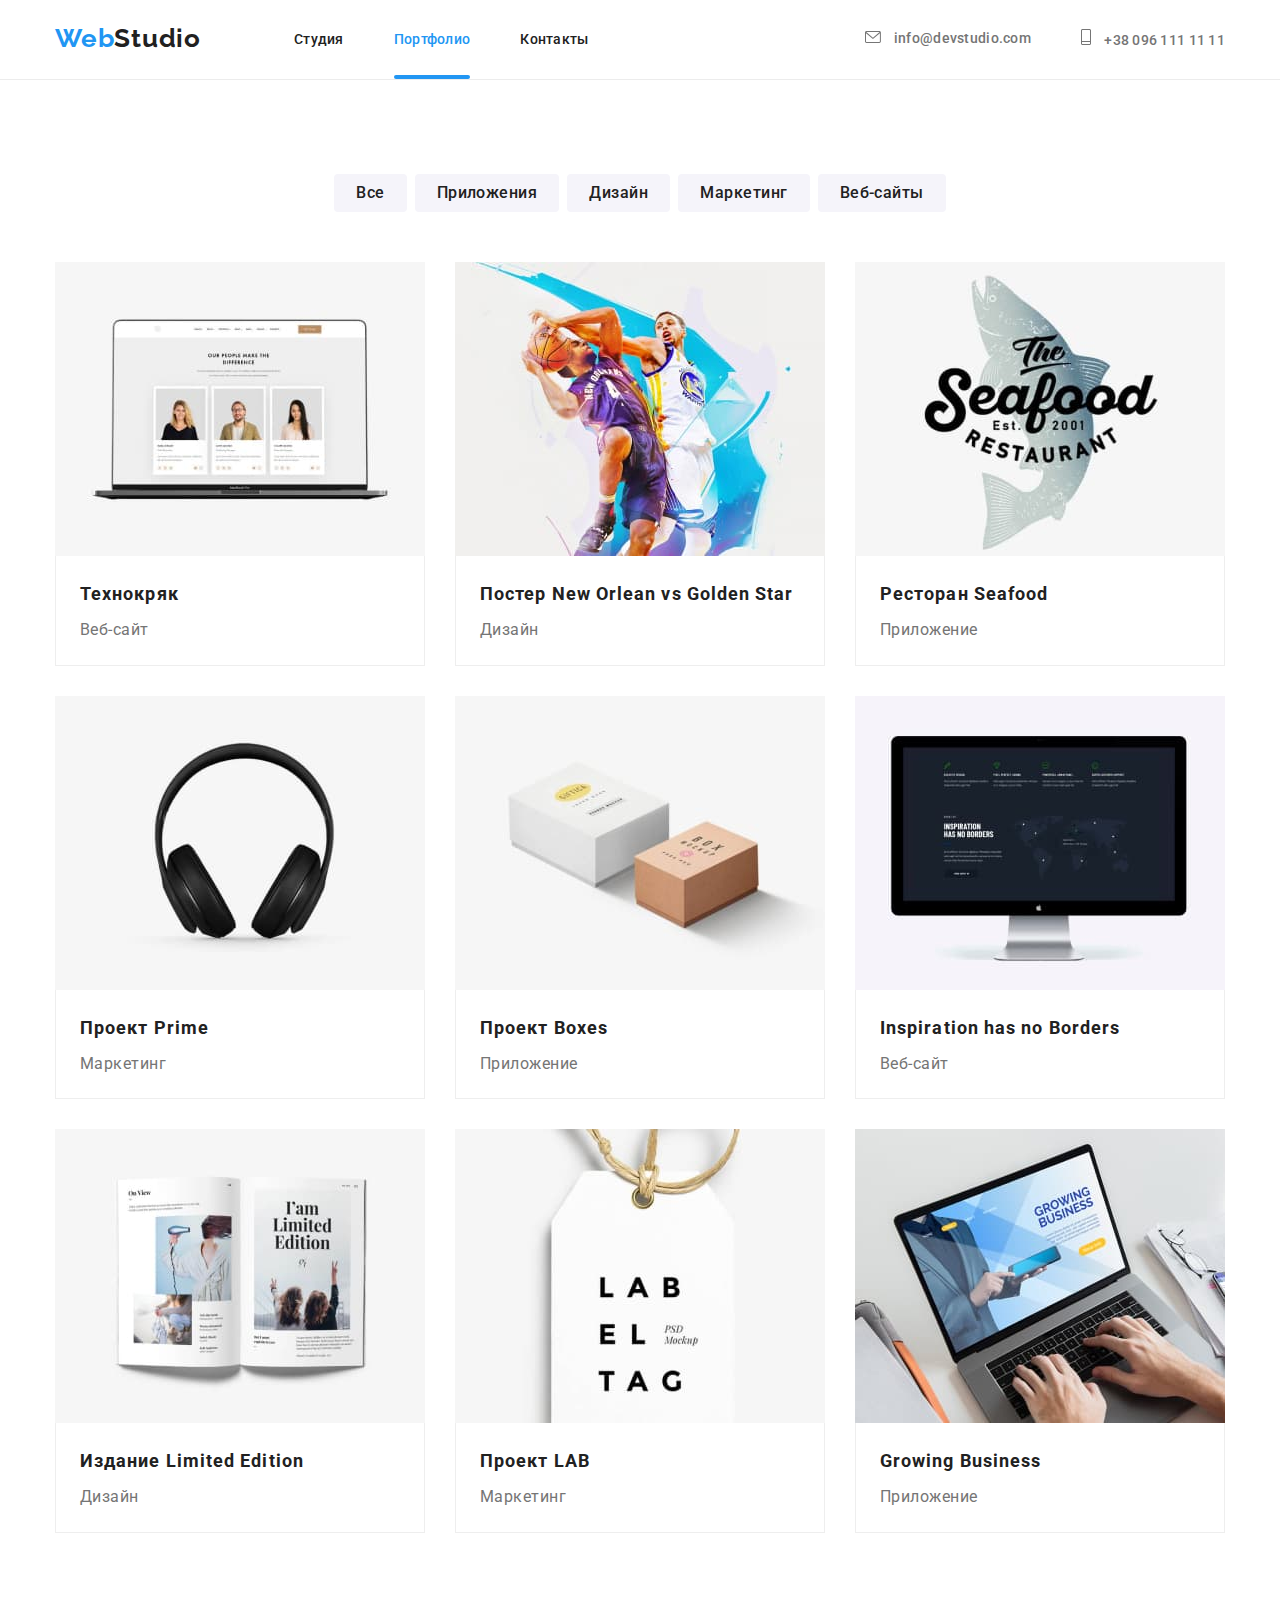
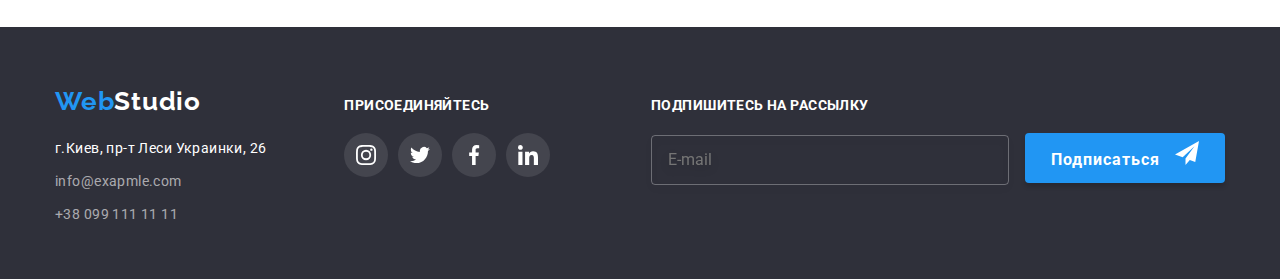
==== portfolio.html @ dba49e7d "Перенесены файлы и прошлой дз" ====
<!DOCTYPE html>
<html lang="ru">
<head>
    <meta charset="UTF-8">
    <meta name="viewport" content="width=device-width, initial-scale=1.0">
    <title>Homework2</title>
    <link href="https://fonts.googleapis.com/css2?family=Raleway:wght@700&family=Roboto:wght@400;500;700;900&display=swap"
        rel="stylesheet">
        <link rel="stylesheet" href="https://cdnjs.cloudflare.com/ajax/libs/modern-normalize/1.0.0/modern-normalize.css">
    <link rel="stylesheet" href="./css/style.css">
</head>
<body>
       <!-- Хэдэр  -->
       <header class="header-page">
        <div class="container main-nav">
            

       <nav class="site-nav">
        <a href="./index.html" class="nav-logo">Web<span class="logo-studio">Studio</span></a>

        <ul class="list nav-list">
            <li class="item"><a href="./index.html" class="site-link">Студия</a></li>
            <li class="item"><a href="" class="site-link  current">Портфолио</a></li>
            <li class="item"><a href="#contacts" class="site-link">Контакты</a></li>
        </ul>       
       </nav>
    

       <ul class="list info-list">
        <li class="item">
            <a href="mailto:info@devstudio.com" class="info">
                <svg class="icon" width="16" height="12">
                    <use href="./img/sprite.svg#icon-envelope"></use>
                </svg>
                info@devstudio.com
            </a>
        </li>
            
        <li class="item">
            <a href="tel:+380991111111" class="info">
                <svg class="icon" width="10" height="16">
                    <use href="./img/sprite.svg#icon-phone"></use>
                </svg>
                +38 096 111 11 11
            </a>
        </li>
    </ul>
      </div>
    </header>

     <!-- Фильтры -->
     <main>
         
     <section class="filter">
         <div class="container">
        <h1 class="visually-hidden">Портфолио</h1>
         <ul class="list filter-list">
             <li class="item"><button type="button" class="filter-link">Все</button></li>
             <li class="item"><button type="button" class="filter-link">Приложения</button></li>
             <li class="item"><button type="button" class="filter-link">Дизайн</button></li>
             <li class="item"><button type="button" class="filter-link">Маркетинг</button></li>
             <li class="item"><button type="button" class="filter-link">Веб-сайты</button></li>
         </ul>
        
     <!-- Оффер -->
    <ul class="list offer-list">

        <li class="offer-card">
            <a href="#" class="link">
            <div class="offer-thumb">
                <img src="./img/laptop1.jpg" alt="ноутбук">
                <div class="offer-overlay">
                    <p class="overlay-text">Технокряк это современная площадка распространения коронавируса. Компании используют эту платформу для цифрового
                    шпионажа и атак на защищённые сервера конкурентов.</p>
                </div>
            </div>
            <div class="card-description">
            <h2 class="offer-title">Технокряк</h2>
            <p class="offer-text">Веб-сайт</p>
        </div>
    </a>
        </li>

        <li class="offer-card">
            <a href="#" class="link">
            <div class="offer-thumb">
                <img src="./img/basketball2.jpg" alt="баскетбол">
                <div class="offer-overlay">
                    <p class="overlay-text">Технокряк это современная площадка распространения коронавируса. Компании используют эту
                        платформу для цифрового
                        шпионажа и атак на защищённые сервера конкурентов.</p>
                </div>
            </div>
            <div class="card-description">
            <h2 class="offer-title">Постер New Orlean vs Golden Star</h2>
            <p class="offer-text">Дизайн</p>
        </div>
    </a>
        </li>

        <li class="offer-card">
            <a href="#" class="link">
           <div class="offer-thumb">
                <img src="./img/seafood3.jpg" alt="ресторан">
                <div class="offer-overlay">
                    <p class="overlay-text">Технокряк это современная площадка распространения коронавируса. Компании используют эту
                        платформу для цифрового
                        шпионажа и атак на защищённые сервера конкурентов.</p>
                </div>
           </div>
               
            <div class="card-description">
            <h2 class="offer-title">Ресторан Seafood</h2>
            <p class="offer-text">Приложение</p>
            </div>
        </a>
        </li>

        <li class="offer-card">
            <a href="#" class="link">
                
            <div class="offer-thumb">
                <img src="./img/speakers4.jpg" alt="наушники">
                <div class="offer-overlay">
                    <p class="overlay-text">Технокряк это современная площадка распространения коронавируса. Компании используют эту
                        платформу для цифрового
                        шпионажа и атак на защищённые сервера конкурентов.</p>
                </div>
            </div>
            <div class="card-description">
            <h2 class="offer-title">Проект Prime</h2>
            <p class="offer-text">Маркетинг</p>
            </div>
        </a>
        </li>

        <li class="offer-card">
            <a href="#" class="link">
            <div class="offer-thumb">
                <img src="./img/boxes5.jpg" alt="коробочки">
                <div class="offer-overlay">
                    <p class="overlay-text">Технокряк это современная площадка распространения коронавируса. Компании используют эту
                        платформу для цифрового
                        шпионажа и атак на защищённые сервера конкурентов.</p>
                </div>
            </div>
            <div class="card-description">
            <h2 class="offer-title">Проект Boxes</h2>
            <p class="offer-text">Приложение</p>
            </div>
        </a>
        </li>

        <li class="offer-card">
            <a href="#" class="link">
         <div class="offer-thumb">
                <img src="./img/screen6.jpg" alt="монитор">
                <div class="offer-overlay">
                    <p class="overlay-text">Технокряк это современная площадка распространения коронавируса. Компании используют эту
                        платформу для цифрового
                        шпионажа и атак на защищённые сервера конкурентов.</p>
                </div>
         </div>
            <div class="card-description">
            <h2 class="offer-title">Inspiration has no Borders</h2>
            <p class="offer-text">Веб-сайт</p>
            </div>
        </a>
        </li>

        <li class="offer-card">
            <a href="#" class="link">
           <div class="offer-thumb">
                <img src="./img/book7.jpg" alt="журнал">
                <div class="offer-overlay">
                    <p class="overlay-text">Технокряк это современная площадка распространения коронавируса. Компании используют эту
                        платформу для цифрового
                        шпионажа и атак на защищённые сервера конкурентов.</p>
                </div>
           </div>
            <div class="card-description">
            <h2 class="offer-title">Издание Limited Edition</h2>
            <p class="offer-text">Дизайн</p>
            </div>
        </a>
        </li>

        <li class="offer-card">
            <a href="#" class="link">
           <div class="offer-thumb">
                <img src="./img/label8.jpg" alt="ярлык">
                <div class="offer-overlay">
                    <p class="overlay-text">Технокряк это современная площадка распространения коронавируса. Компании используют эту
                        платформу для цифрового
                        шпионажа и атак на защищённые сервера конкурентов.</p>
                </div>
           </div>
            <div class="card-description">
            <h2 class="offer-title">Проект LAB</h2>
            <p class="offer-text">Маркетинг</p>
            </div>
        </a>
        </li>

        <li class="offer-card">
            <a href="#" class="link">
                <div class="offer-thumb">
                    <img src="./img/laptop9.jpg" alt="лэптоп">
                    <div class="offer-overlay">
                        <p class="overlay-text">Технокряк это современная площадка распространения коронавируса. Компании используют эту
                            платформу для цифрового
                            шпионажа и атак на защищённые сервера конкурентов.</p>
                    </div>
                </div>                 
            <div class="card-description">
            <h2 class="offer-title">Growing Business</h2>
            <p class="offer-text">Приложение</p>
            </div>
        </a>
        </li>
    </ul>
</div>
</section>
</main>

     <!-- Футер -->
<footer class="footer">
    <div class="container footer-cont">
        <div class="address-footer">
            <a href="./index.html" class="footer-logo">Web<span class="footer-span">Studio</span></a>

            <address id="contacts" class="f-address">
                <p class="f-address-text">г.Киев, пр-т Леси Украинки, 26</p>

                <ul class="list footer-list">
                    <li class="item">
                        <a href="mailto:info@exapmle.com" class="footer-info">info@exapmle.com</a>
                    </li>
                    <li class="item">
                        <a href="tel:+380991111111" class="footer-info">+38 099 111 11 11</a>
                    </li>
                </ul>
            </address>
        </div>

        <div class="footer-social">

            <p class="footer-social-title">присоединяйтесь</p>

            <ul class="list social-list">
                <li class="social-item">
                    <a href="" class="link social-link-footer">
                        <svg class="icon" widht="20" height="20">
                            <use href="./img/sprite.svg#icon-instagram"></use>
                        </svg>
                    </a>
                </li>

                <li class="social-item">
                    <a href="" class="link social-link-footer">
                        <svg class="icon" widht="20" height="20">
                            <use href="./img/sprite.svg#icon-twitter"></use>
                        </svg>
                    </a>
                </li>

                <li class="social-item">
                    <a href="" class="link social-link-footer">
                        <svg class="icon" widht="20" height="20">
                            <use href="./img/sprite.svg#icon-facebook"></use>
                        </svg>
                    </a>
                </li>

                <li class="social-item">
                    <a href="" class=" link social-link-footer">
                        <svg class="icon" widht="20" height="20">
                            <use href="./img/sprite.svg#icon-linkedin"></use>
                        </svg>
                    </a>
                </li>
            </ul>

        </div>

        <div class="subscribe">
            <p class="subs-title">Подпишитесь на рассылку</p>

            <input class="input-subs" type="email" name="E-mail" placeholder="E-mail">

            <button class="btn-subscribe" type="submit">Подписаться
                <svg class="btn-icon" width="24" height="24">
                    <use href="./img/sprite.svg#icon-send"></use>
                </svg>
            </button>
        </div>
    </div>
</footer>
    <script src="./js/modal.js"></script>
</body>
</html>
---- css/style.css ----
:root {
  --primary-text-color: #212121;
  --text-color-p: #757575;
  --white: #ffffff;
  --main-background: #e5e5e5;
  --hero-footer-bcg: #2f303a;
  --blue: #2196f3;
  --footer-address: rgba(255, 255, 255, 0.6);
  --bcg-team: #f5f4fa;
  --icon-fill-col: #afb1b8;
  --overlay-blue: rgba(33, 150, 243, 0.9);

  --timing-function: cubic-bezier(0.4, 0, 0.2, 1);
}

html {
  box-sizing: border-box;
}

*,
*::before,
*::after {
  box-sizing: inherit;
}
/* site-nav */

body {
  font-family: "Roboto", sans-serif;
  color: var(--primary-text-color);
}

li {
  list-style: none;
}

h1,
h2,
h3,
h4,
p {
  margin: 0;
}

img {
  display: block;
  max-width: 100%;
  height: auto;
}

.list {
  padding: 0;
  margin: 0;
}

.container {
  width: 1200px;
  margin-left: auto;
  margin-right: auto;
  padding-left: 15px;
  padding-right: 15px;
}

.main-nav {
  display: flex;
  align-items: center;
}
.header-page {
  padding-top: 24px;
  padding-bottom: 25px;

  background-color: var(--white);
  border-bottom: 1px solid #ececec;
}

.site-nav {
  display: flex;
  align-items: center;

  background-color: var(--white);
}

.nav-list {
  display: flex;
  margin-left: 93px;
}

.nav-list .item:not(:last-child) {
  margin-right: 50px;
}

.nav-logo {
  display: inline-block;

  color: var(--blue);
  font-family: Raleway, sans-serif;
  font-weight: 700;
  font-size: 26px;
  list-style: 1.2;
  letter-spacing: 0.03em;
  text-decoration: none;
}

.logo-studio {
  color: var(--primary-text-color);
}

.site-link {
  padding-top: 32px;
  padding-bottom: 32px;
  color: var(--primary-text-color);
  font-weight: 500;
  font-size: 14px;
  line-height: 0.87;
  letter-spacing: 0.02em;
  text-decoration: none;

  transition: color 250ms cubic-bezier(0.4, 0, 0.2, 1);
}

.site-link:hover,
.site-link:focus {
  color: var(--blue);
}

.site-link.current {
  position: relative;

  color: var(--blue);
  text-decoration: none;
}

.site-link.current::after {
  position: absolute;
  left: 0;
  bottom: 0;

  width: 100%;
  height: 4px;
  content: " ";
  display: block;

  border-radius: 2px;
  background-color: var(--blue);
}

/* Info */

.info-list {
  display: flex;
  align-items: center;
  margin-left: auto;
}

.info-list .item:not(:last-child) {
  margin-right: 50px;
}

.info {
  display: block;

  color: var(--text-color-p);
  font-weight: 500;
  font-size: 14px;
  line-height: 1.14;
  letter-spacing: 0.02em;
  text-decoration: none;

  transition: color 250ms cubic-bezier(0.4, 0, 0.2, 1);
}

.info:hover,
.info:focus {
  color: var(--blue);
}

.icon {
  padding: 0;
  margin: 0;
}

.info-list .icon {
  margin-right: 10px;
  fill: currentColor;
}

/* hero */
.hero {
  display: flex;
  text-align: center;
  height: 600px;
  max-width: 1600px;
  margin-left: auto;
  margin-right: auto;

  background-image: linear-gradient(
      to right,
      rgba(47, 48, 58, 0.4),
      rgba(47, 48, 58, 0.4)
    ),
    url(../img/hero-pic.jpg);
  background-repeat: no-repeat;
  background-size: cover;
  background-position: center;

  padding-top: 200px;
  padding-bottom: 200px;
  background-color: var(--hero-footer-bcg);
}

.hero-cont {
  display: flex;
  flex-direction: column;
  align-items: center;
}

.hero-title {
  width: 696px;
  margin-bottom: 30px;

  color: var(--white);
  font-weight: 900;
  font-size: 44px;
  line-height: 1.36;

  letter-spacing: 0.06em;
  text-transform: uppercase;
}

.btn {
  display: inline-block;
  min-width: 200px;
  height: 50px;
  padding: 10px 32px;

  border: 0;
  border-radius: 4px;
  font-weight: 700;
  font-size: 16px;
  line-height: 1.87;

  color: var(--white);
  background-color: var(--blue);
  text-decoration: none;

  transition: background-color 250ms cubic-bezier(0.4, 0, 0.2, 1),
    color 250ms cubic-bezier(0.4, 0, 0.2, 1);
}

.btn:hover,
.btn:focus {
  color: var(--blue);
  background-color: var(--white);
}

/* Бэкдроп */
.backdrop {
  position: fixed;
  top: 0;
  left: 0;

  opacity: 1;
  transition: opacity 250ms cubic-bezier(0.4, 0, 0.2, 1);
  width: 100%;
  height: 100%;

  background-color: rgba(0, 0, 0, 0.2);
}

.backdrop.is-hidden {
  opacity: 0;
  pointer-events: none;
}

/* Модальное окно */

.modal {
  position: absolute;
  top: 50%;
  left: 50%;
  transform: translate(-50%, -50%);

  padding: 8px;
  min-width: 528px;
  min-height: 581px;
  border-radius: 4px;

  background-color: var(--white);
  box-shadow: 0px 1px 3px rgba(0, 0, 0, 0.12), 0px 1px 1px rgba(0, 0, 0, 0.14),
    0px 2px 1px rgba(0, 0, 0, 0.2);

  transition: transform 250ms cubic-bezier(0.4, 0, 0.2, 1);
}

.btn-close {
  display: block;
  margin-left: auto;
  padding: 0;
  width: 30px;
  height: 30px;
  border-radius: 50%;
  border: 1px solid rgba(0, 0, 0, 0.1);
  background-color: transparent;
  background-image: url(../img/modal-btnclose.svg);
  background-repeat: no-repeat;
  background-position: center;
}

/* details */

.details {
  padding-top: 94px;
  padding-bottom: 94px;
  background-color: var(--white);
}

.visually-hidden {
  position: absolute !important;
  clip: rect(1px 1px 1px 1px);
  clip: rect(1px, 1px, 1px, 1px);
  padding: 0 !important;
  border: 0 !important;
  height: 1px !important;
  width: 1px !important;
  overflow: hidden;
}

.details-ul {
  display: flex;
  margin: 0;
  padding: 0;
}

.details-title {
  margin: 0;
  margin-bottom: 10px;
  width: 270px;
  height: 16px;

  color: var(--primary-text-color);
  font-weight: 700;
  font-size: 14px;
  line-height: 1.14;
  letter-spacing: 0.03em;
  text-transform: uppercase;
}

.details-ul .item:not(:last-child) {
  margin-right: 30px;
}

.details-text {
  margin: 0;

  color: var(--text-color-p);
  font-weight: 400;
  font-size: 14px;
  line-height: 1.71;
  letter-spacing: 0.03em;
  width: 270px;
  height: 75px;
}

.icon-box {
  display: flex;
  justify-content: center;
  align-items: center;
  height: 120px;
  margin-bottom: 30px;
  border-radius: 4px;
  background-color: var(--bcg-team);
}

/* occupation */
.occupation {
  padding-bottom: 94px;
  background-color: var(--white);
}

.occupation-title {
  color: var(--primary-text-color);

  font-weight: 700;
  font-size: 36px;
  line-height: 1.16;
  text-align: center;
  letter-spacing: 0.03em;
  margin-bottom: 50px;
}

.occupation-pics {
  display: flex;
}

.occupation-pics .item:not(:last-child) {
  margin-right: 30px;
}

.thumb-occup {
  position: relative;
}

.occup-overlay {
  position: absolute;
  bottom: 0;
  left: 0;

  width: 100%;
  height: 70px;
  padding-top: 27px;

  background-color: rgba(47, 48, 58, 0.8);
}

.occup-overlay-text {
  margin-bottom: 0;

  color: var(--white);
  font-weight: 700;
  font-size: 14px;
  line-height: 1.142;
  text-align: center;
  letter-spacing: 0.03em;
  text-transform: uppercase;
}

/* Команда */

.team {
  padding-top: 94px;
  padding-bottom: 94px;
  background-color: var(--bcg-team);
}

.team-title {
  margin-bottom: 50px;

  color: var(--primary-text-color);
  font-weight: 700;
  font-size: 36px;
  line-height: 1.16;
  text-align: center;
  letter-spacing: 0.03em;
}

.team-list {
  display: flex;
  justify-content: space-between;
}

.team-card {
  width: 270px;
  padding-bottom: 24px;
  background-color: var(--white);
  text-align: center;

  box-shadow: 0px 1px 3px rgba(0, 0, 0, 0.12), 0px 1px 1px rgba(0, 0, 0, 0.14),
    0px 2px 1px rgba(0, 0, 0, 0.2);
  border-radius: 0px 0px 4px 4px;
}

.offer-card a {
  text-decoration: none;
}

.team-card img {
  margin-bottom: 30px;
}

.team-names {
  color: var(--primary-text-color);
  font-weight: 500;
  font-size: 16px;
  line-height: 1.18;
  letter-spacing: 0.03em;
  margin: 0;
  margin-bottom: 10px;
}

.team-text {
  color: var(--text-color-p);

  font-weight: 400;
  font-size: 16px;
  line-height: 1.18;
  letter-spacing: 0.03em;
  margin: 0;
}

.social-list {
  margin-top: 16px;
  display: flex;
  justify-content: center;
}

.social-item:not(:last-child) {
  margin-right: 10px;
}

.social-link {
  display: flex;
  justify-content: center;
  align-items: center;
  fill: var(--icon-fill-col);
  width: 44px;
  height: 44px;
  border-radius: 50%;

  transition: background-color 250ms cubic-bezier(0.4, 0, 0.2, 1),
    color 250ms cubic-bezier(0.4, 0, 0.2, 1);
}

.social-link:hover,
.social-link:focus {
  fill: var(--white);
  background-color: var(--blue);
}

/* Клиенты */

.clients {
  padding-top: 94px;
  padding-bottom: 94px;
  background-color: var(--white);
}

.client-title {
  margin-bottom: 50px;

  font-family: Roboto;
  font-style: normal;
  font-weight: bold;
  font-size: 36px;
  line-height: 42px;
  text-align: center;
  letter-spacing: 0.03em;
}

.client-list {
  display: flex;
  justify-content: center;
}

.client-list .item:not(:last-child) {
  margin-right: 30px;
}

.client-link {
  display: flex;
  justify-content: center;
  align-items: center;
  width: 170px;
  height: 90px;
  border: 1px solid var(--icon-fill-col);
  border-radius: 4px;
  fill: var(--icon-fill-col);

  transition: 250ms cubic-bezier(0.4, 0, 0.2, 1);
}

.client-link:hover,
.client-link:focus {
  fill: var(--blue);
  border-color: var(--blue);
}

/* Portfolio */

/* Фильтры */

.filter {
  padding-top: 94px;
  padding-bottom: 94px;
}

.filter-list {
  display: flex;
  justify-content: center;
  margin-bottom: 50px;
}

.filter-list .item:not(:last-child) {
  margin-right: 8px;
}

.filter-link {
  display: inline-block;
  padding: 6px 22px;

  text-align: center;
  color: var(--primary-text-color);
  background-color: var(--bcg-team);
  border: 1px transparent;
  font-family: inherit;
  font-weight: 500;
  font-size: 16px;
  line-height: 1.62;
  border-radius: 4px;
  letter-spacing: 0.03em;

  transition: background-color 250ms cubic-bezier(0.4, 0, 0.2, 1),
    color 250ms cubic-bezier(0.4, 0, 0.2, 1),
    box-shadow 250ms cubic-bezier(0.4, 0, 0.2, 1);
}

.filter-link:hover,
.filter-link:focus {
  color: var(--white);
  background-color: var(--blue);
  box-shadow: 0px 3px 1px rgba(0, 0, 0, 0.1), 0px 1px 2px rgba(0, 0, 0, 0.08),
    0px 2px 2px rgba(0, 0, 0, 0.12);
}

/* Оффер */

.offer-list {
  display: flex;
  flex-wrap: wrap;
  margin: -15px;
}
.offer-card {
  width: 370px;
  margin: 15px;
  background-color: var(--white);
  box-sizing: border-box;

  transition: 250ms cubic-bezier(0.4, 0, 0.2, 1);
}

.offer-card:hover,
.offer-card:focus-within {
  box-shadow: 0px 1px 1px rgba(0, 0, 0, 0.12), 0px 4px 4px rgba(0, 0, 0, 0.06),
    1px 4px 6px rgba(0, 0, 0, 0.16);
}

/* Overlay */

.offer-thumb {
  position: relative;
  overflow: hidden;
}

.offer-overlay {
  position: absolute;
  top: 0;
  left: 0;
  transform: translateY(100%);

  width: 100%;
  height: 100%;
  padding: 63px 24px;

  background-color: var(--overlay-blue);

  transition: transform 250ms cubic-bezier(0.4, 0, 0.2, 1);
}

.offer-card .link:hover .offer-overlay,
.offer-card .link:focus .offer-overlay {
  transform: translateY(0);
  transition: 250ms cubic-bezier(0.4, 0, 0.2, 1);
}

.overlay-text {
  font-weight: 400;
  font-size: 18px;
  line-height: 1.56;
  letter-spacing: 0.03em;
  color: var(--white);
}

.card-description {
  padding: 20px 24px;
  border-right: 1px solid #eeeeee;
  border-bottom: 1px solid #eeeeee;
  border-left: 1px solid #eeeeee;
}

.offer-title {
  color: var(--primary-text-color);

  font-weight: 700;
  font-size: 18px;
  line-height: 2;
  letter-spacing: 0.06em;
  margin: 0;
  margin-bottom: 4px;
}

.offer-text {
  color: var(--text-color-p);

  font-weight: 400;
  font-size: 16px;
  line-height: 1.8;
  letter-spacing: 0.03em;
  margin: 0;
}

/* footer */

.footer {
  height: 252px;
  padding-top: 60px;
  padding-bottom: 60px;
  background-color: var(--hero-footer-bcg);
}

.footer-cont {
  display: flex;
  align-items: baseline;
  justify-content: space-between;
}

.address-footer {
  margin-right: 70px;
}

.footer-logo {
  display: inline-block;
  margin-bottom: 20px;

  color: var(--blue);
  font-family: Raleway, sans-serif;
  font-weight: 700;
  font-size: 26px;
  font-style: normal;
  list-style: 1.2;
  letter-spacing: 0.03em;
  text-decoration: none;
}

.footer-span {
  color: var(--white);
}

.f-address {
  display: flex;
  flex-direction: column;

  color: var(--white);

  font-weight: 400;
  font-size: 14px;
  font-style: normal;
  line-height: 1.71;
  letter-spacing: 0.03em;

  transition: color 250ms cubic-bezier(0.4, 0, 0.2, 1);
}

.f-address:hover,
.f-address:focus {
  color: var(--blue);
}

.f-address-text {
  margin: 0;
  margin-bottom: 9px;
}

.footer-list .item:not(:last-child) {
  margin-bottom: 9px;
}

.footer-info {
  color: var(--footer-address);

  font-weight: 400;
  font-size: 14px;
  line-height: 1.71;
  letter-spacing: 0.03em;
  text-decoration: none;

  transition: color 250ms cubic-bezier(0.4, 0, 0.2, 1);
}

.footer-info:hover,
.footer-info:focus {
  color: var(--blue);
}

.footer-social {
  margin-right: 93px;
}

.footer-social-title {
  margin-bottom: 20px;
  padding: 0;

  color: var(--white);
  font-family: Roboto;
  font-weight: bold;
  font-size: 14px;
  line-height: 16px;
  letter-spacing: 0.03em;
  text-transform: uppercase;
}

.social-link-footer {
  display: flex;
  justify-content: center;
  align-items: center;
  fill: var(--white);
  background-color: rgba(255, 255, 255, 0.1);
  width: 44px;
  height: 44px;
  border-radius: 50%;

  transition: background-color 250ms cubic-bezier(0.4, 0, 0.2, 1),
    color 250ms cubic-bezier(0.4, 0, 0.2, 1);
}

.social-link-footer:hover,
.social-link-footer:focus {
  background-color: var(--blue);
}

.subs-title {
  margin-bottom: 20px;
  color: var(--white);
  font-weight: 700;
  font-size: 14px;
  line-height: 16px;
  letter-spacing: 0.03em;
  text-transform: uppercase;
}

.input-subs {
  display: inline-block;
  min-width: 358px;
  height: 50px;
  padding-left: 16px;
  margin-right: 12px;

  background-color: transparent;

  border: 1px solid rgba(255, 255, 255, 0.3);
  box-sizing: border-box;
  filter: drop-shadow(0px 4px 4px rgba(0, 0, 0, 0.15));
  border-radius: 4px;
}

.btn-subscribe {
  display: inline-block;
  min-width: 200px;
  height: 50px;
  padding: 0;
  background-color: var(--blue);
  box-shadow: 0px 4px 4px rgba(0, 0, 0, 0.15);
  border: 1px solid transparent;
  border-radius: 4px;

  font-weight: 700;
  font-size: 16px;
  line-height: 1.87;
  letter-spacing: 0.06em;
  color: var(--white);
}

.btn-icon {
  fill: var(--white);
  margin-left: 10px;
}
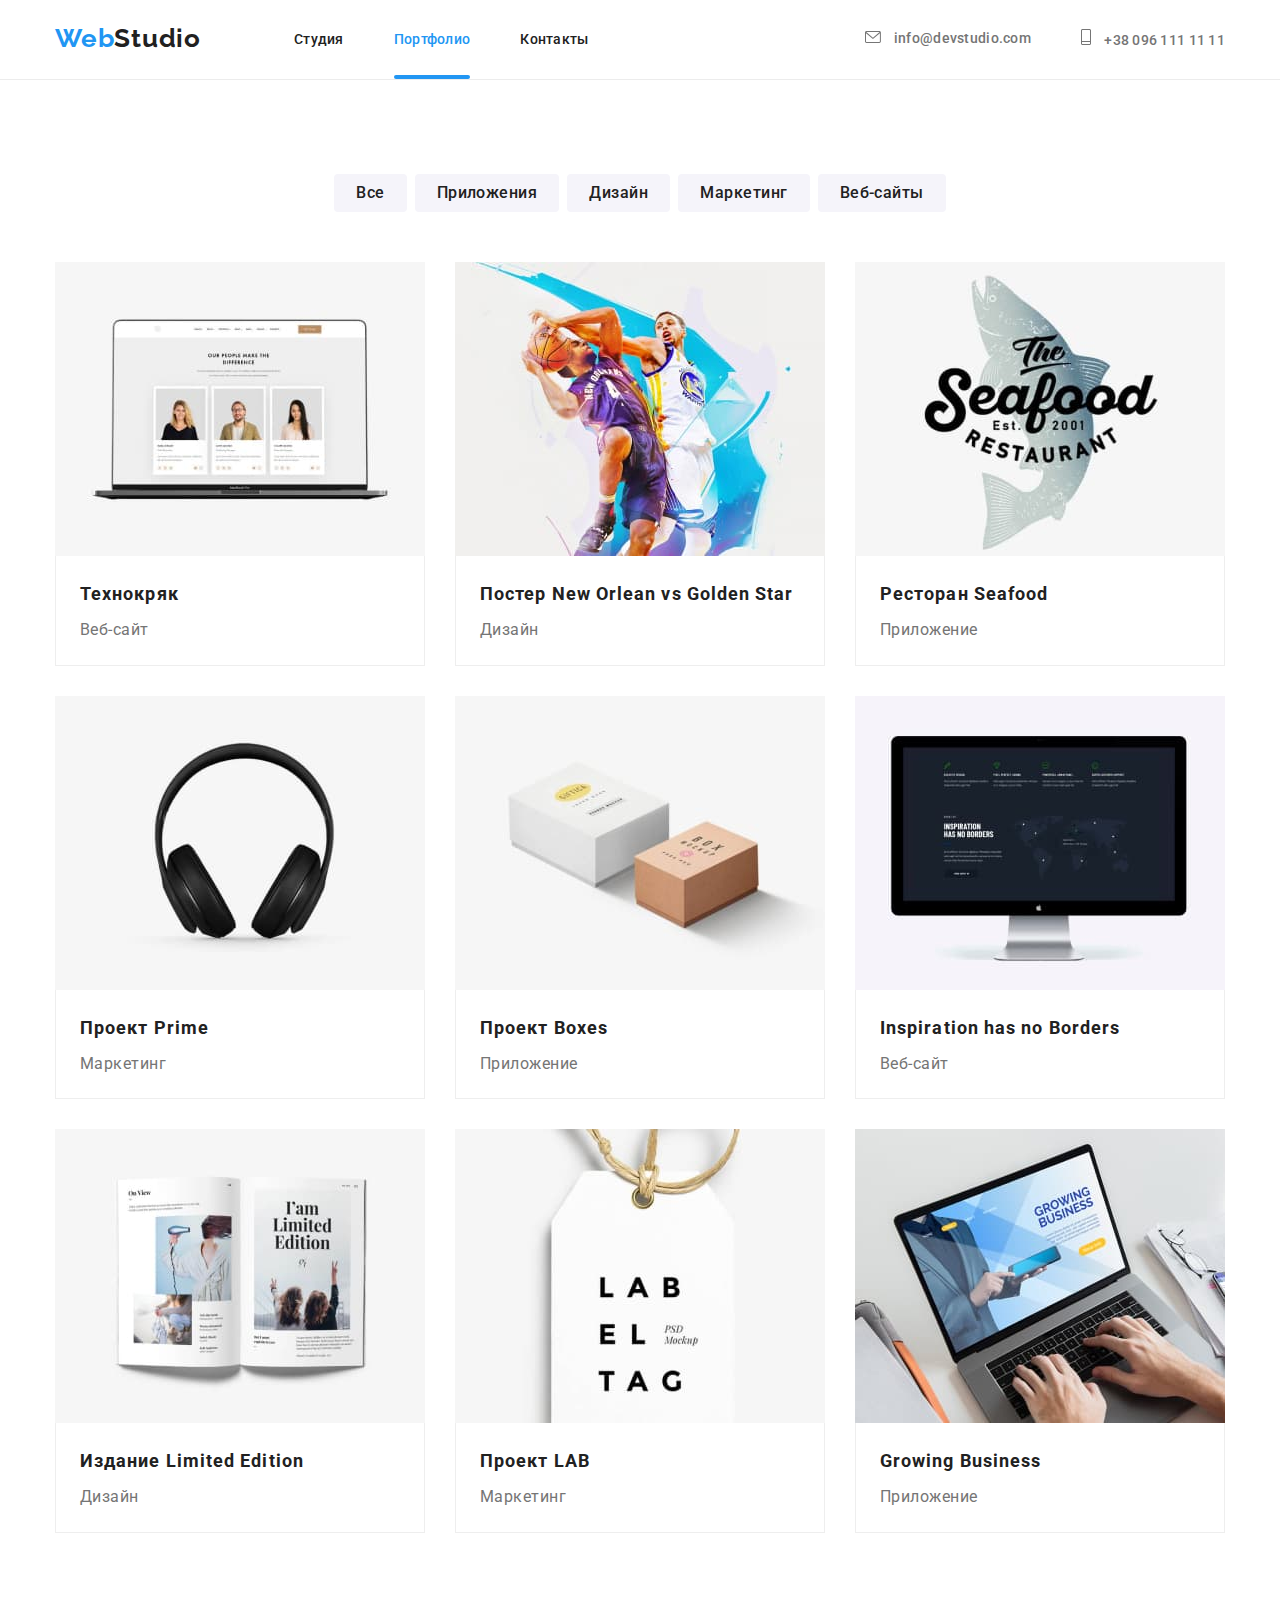
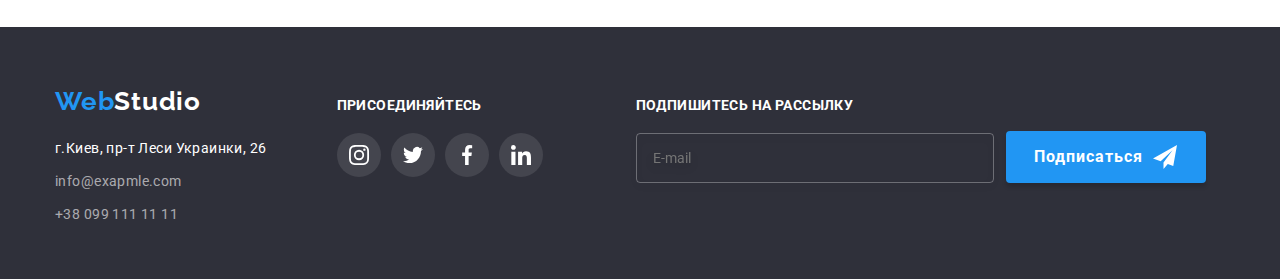
==== commit 36ce7bac: "закрыт div в футере" ====
--- a/portfolio.html
+++ b/portfolio.html
@@ -284,15 +284,18 @@
         </div>
 
         <div class="subscribe">
-            <p class="subs-title">Подпишитесь на рассылку</p>
-
-            <input class="input-subs" type="email" name="E-mail" placeholder="E-mail">
-
-            <button class="btn-subscribe" type="submit">Подписаться
-                <svg class="btn-icon" width="24" height="24">
-                    <use href="./img/sprite.svg#icon-send"></use>
-                </svg>
-            </button>
+            <form class="subscribe-form">
+                <div class="subs-div">
+                    <label for="email" class="subs-title">Подпишитесь на рассылку</label>
+                    <input class="input-subscribe" type="email" name="E-mail" id="email" placeholder="E-mail">
+                </div>
+            
+                <button class="btn-subscribe" type="submit">Подписаться
+                    <svg class="btn-icon" width="24" height="24">
+                        <use href="./img/sprite.svg#icon-send"></use>
+                    </svg>
+                </button>
+            </form>
         </div>
     </div>
 </footer>
--- a/css/style.css
+++ b/css/style.css
@@ -27,6 +27,7 @@
 body {
   font-family: "Roboto", sans-serif;
   color: var(--primary-text-color);
+  font-size: 14px;
 }
 
 li {
@@ -262,6 +263,7 @@
   transition: opacity 250ms cubic-bezier(0.4, 0, 0.2, 1);
   width: 100%;
   height: 100%;
+  z-index: 10;
 
   background-color: rgba(0, 0, 0, 0.2);
 }
@@ -278,9 +280,10 @@
   top: 50%;
   left: 50%;
   transform: translate(-50%, -50%);
-
-  padding: 8px;
   min-width: 528px;
+  min-height: 580px;
+
+  padding: 40px;
   min-height: 581px;
   border-radius: 4px;
 
@@ -292,17 +295,189 @@
 }
 
 .btn-close {
-  display: block;
-  margin-left: auto;
-  padding: 0;
+  position: absolute;
+  top: 8px;
+  right: 8px;
+  /* padding: 10px; */
   width: 30px;
   height: 30px;
   border-radius: 50%;
   border: 1px solid rgba(0, 0, 0, 0.1);
   background-color: transparent;
-  background-image: url(../img/modal-btnclose.svg);
-  background-repeat: no-repeat;
+}
+
+.icon-close {
+  display: block;
+  transition: fill 250ms cubic-bezier(0.4, 0, 0.2, 1);
+}
+
+.btn-close:hover .icon-close,
+.btn-close:focus .icon-close {
+  fill: var(--blue);
+}
+
+/* Форма */
+
+.form {
+  text-align: center;
+}
+
+.form-title {
+  margin-bottom: 30px;
+  font-weight: 700;
+  font-size: 20px;
+  line-height: 1.15;
+  text-align: center;
+  letter-spacing: 0.03em;
+  color: var(--primary-text-color);
+}
+
+.form-list {
+  margin-bottom: 10px;
+}
+
+.form-field {
+  position: relative;
+  display: flex;
+  flex-direction: column;
+  align-items: flex-start;
+}
+
+.form-item {
+  margin-bottom: 10px;
+}
+
+.input-form {
+  margin: 0;
+  padding-top: 12px;
+  padding-bottom: 12px;
+  padding-left: 42px;
+  width: 100%;
+  height: 40px;
+  border: 1px solid rgba(33, 33, 33, 0.2);
+  box-sizing: border-box;
+  border-radius: 4px;
+  transition: border-color 250ms cubic-bezier(0.4, 0, 0.2, 1);
+}
+
+.input-form:hover {
+  border-color: var(--blue);
+}
+
+.field-title {
+  margin-bottom: 4px;
+
+  font-weight: 400;
+  font-size: 14px;
+  line-height: 1.14;
+  letter-spacing: 0.01em;
+  color: var(--text-color-p);
+}
+
+.icon-form {
+  position: absolute;
+  top: 50%;
+  left: 19px;
+  width: 18px;
+  height: 18px;
+
+  display: block;
+  fill: var(--primary-text-color);
+  transition: color 250ms cubic-bezier(0.4, 0, 0.2, 1);
+}
+
+.input-form:hover + .icon-form,
+.input-form:focus + .icon-form {
+  fill: var(--blue);
+}
+
+.textarea {
+  padding: 12px 16px;
+  margin-bottom: 20px;
+  width: 100%;
+  height: 120px;
+
+  resize: none;
+  border: 1px solid rgba(33, 33, 33, 0.2);
+  transition: border-color 250ms cubic-bezier(0.4, 0, 0.2, 1);
+}
+
+.textarea:hover {
+  border-color: var(--blue);
+}
+
+/* Checkbox */
+
+.checkbox-field {
+  margin-bottom: 30px;
+  display: flex;
+  align-items: flex-start;
+}
+
+.checkbox {
+  position: absolute;
+  width: 1px;
+  height: 1px;
+  margin: -1px;
+  padding: 0;
+  overflow: hidden;
+  border: 0;
+  clip: rect(0 0 0 0);
+}
+
+.checkbox-label {
+  display: flex;
+  align-items: center;
+  font-weight: 400;
+  font-size: 14px;
+  line-height: 1.71;
+  letter-spacing: 0.03em;
+  color: var(--text-color-p);
+}
+
+.checkbox-label::before {
+  content: "";
+  display: inline-block;
+  width: 16px;
+  height: 15px;
+  border: 2px solid var(--primary-text-color);
+  border-radius: 2px;
+  margin-right: 8px;
+  transition: background-color 250ms cubic-bezier(0.4, 0, 0.2, 1),
+    border-color 250ms cubic-bezier(0.4, 0, 0.2, 1);
+}
+
+.checkbox:checked + .checkbox-label::before {
+  background-image: url(../img/icon-check.svg);
+  background-color: var(--blue);
+  border-color: var(--blue);
   background-position: center;
+  background-origin: border-box;
+  background-size: contain;
+}
+
+.checkbox-link {
+  color: var(--blue);
+}
+
+.btn-submit {
+  display: inline-block;
+  min-width: 200px;
+  height: 50px;
+  padding: 10px 55px;
+  border: 0;
+
+  font-weight: 700;
+  font-size: 16px;
+  line-height: 1.87;
+
+  align-items: center;
+  text-align: center;
+  letter-spacing: 0.06em;
+  color: var(--white);
+  background-color: #188ce8;
+  box-shadow: 0px 4px 4px rgba(0, 0, 0, 0.15);
+  cursor: pointer;
 }
 
 /* details */
@@ -708,7 +883,6 @@
 .footer-cont {
   display: flex;
   align-items: baseline;
-  justify-content: space-between;
 }
 
 .address-footer {
@@ -815,8 +989,18 @@
   background-color: var(--blue);
 }
 
+.subscribe-form {
+  position: relative;
+}
+
+.subs-div {
+  display: flex;
+  flex-direction: column;
+}
+
 .subs-title {
   margin-bottom: 20px;
+
   color: var(--white);
   font-weight: 700;
   font-size: 14px;
@@ -825,11 +1009,11 @@
   text-transform: uppercase;
 }
 
-.input-subs {
+.input-subscribe {
   display: inline-block;
   min-width: 358px;
   height: 50px;
-  padding-left: 16px;
+  padding: 15px 16px;
   margin-right: 12px;
 
   background-color: transparent;
@@ -841,23 +1025,40 @@
 }
 
 .btn-subscribe {
-  display: inline-block;
+  position: absolute;
+  bottom: 0%;
+  left: 370px;
+
+  display: flex;
+  align-items: center;
+  justify-content: center;
   min-width: 200px;
-  height: 50px;
-  padding: 0;
+  /* height: 50px; */
+  padding-top: 10px;
+  padding-bottom: 10px;
   background-color: var(--blue);
   box-shadow: 0px 4px 4px rgba(0, 0, 0, 0.15);
   border: 1px solid transparent;
   border-radius: 4px;
+  cursor: pointer;
 
   font-weight: 700;
   font-size: 16px;
   line-height: 1.87;
   letter-spacing: 0.06em;
   color: var(--white);
+
+  transition: background-color 250ms cubic-bezier(0.4, 0, 0.2, 1),
+    color 250ms cubic-bezier(0.4, 0, 0.2, 1);
 }
 
 .btn-icon {
-  fill: var(--white);
   margin-left: 10px;
-}
+  fill: currentColor;
+}
+
+.btn-subscribe:hover,
+.btn-subscribe:focus {
+  color: var(--blue);
+  background-color: var(--white);
+}
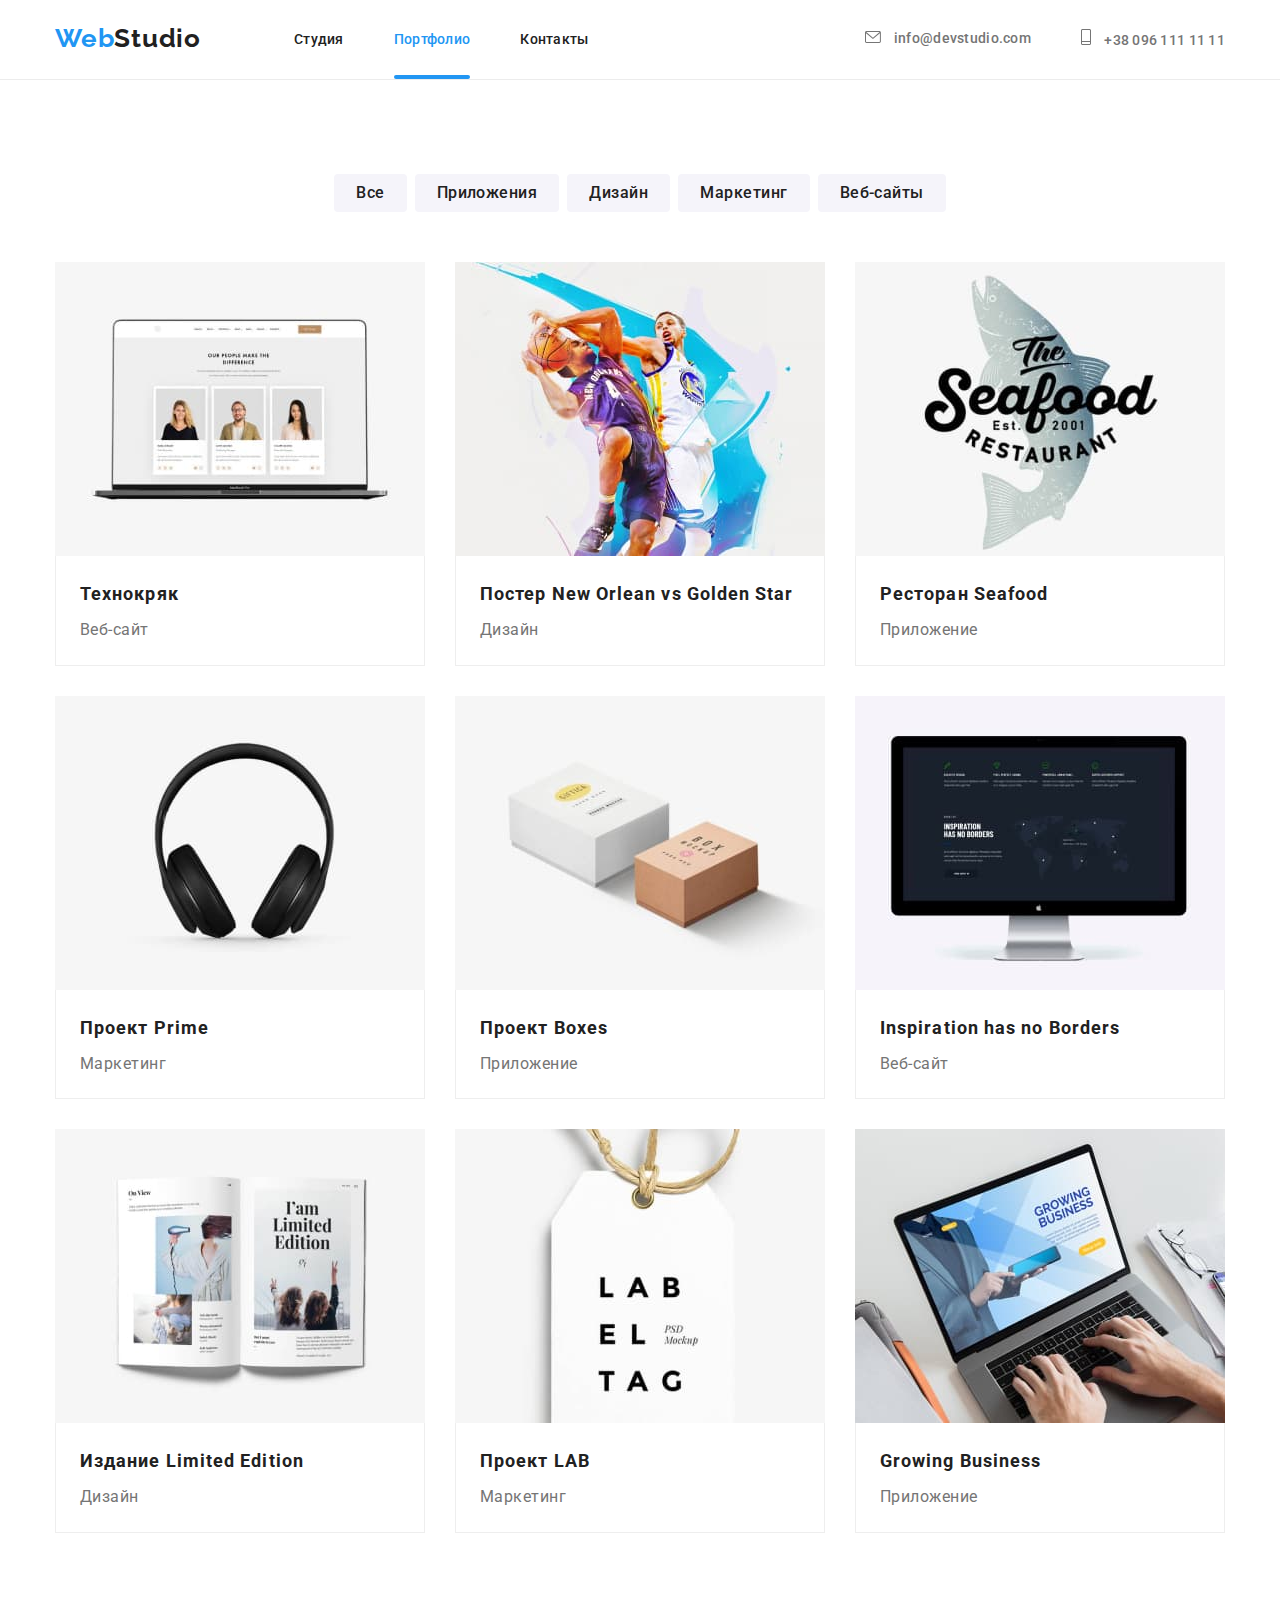
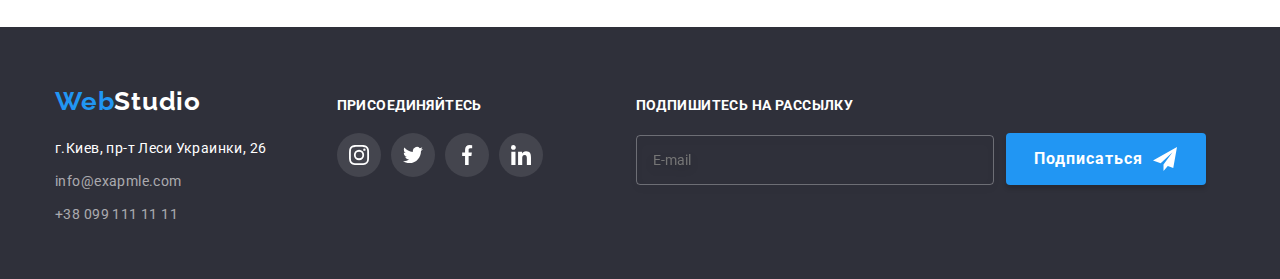
==== commit edf66e83: "Футер через flex" ====
--- a/portfolio.html
+++ b/portfolio.html
@@ -285,16 +285,17 @@
 
         <div class="subscribe">
             <form class="subscribe-form">
-                <div class="subs-div">
-                    <label for="email" class="subs-title">Подпишитесь на рассылку</label>
-                    <input class="input-subscribe" type="email" name="E-mail" id="email" placeholder="E-mail">
-                </div>
+            <label for="email" class="subs-title">Подпишитесь на рассылку</label>
+            
+            <div class="subs-div">
+                <input class="input-subscribe" type="email" name="E-mail" id="email" placeholder="E-mail">
             
                 <button class="btn-subscribe" type="submit">Подписаться
                     <svg class="btn-icon" width="24" height="24">
                         <use href="./img/sprite.svg#icon-send"></use>
                     </svg>
                 </button>
+            </div>
             </form>
         </div>
     </div>
--- a/css/style.css
+++ b/css/style.css
@@ -391,9 +391,12 @@
   fill: var(--blue);
 }
 
+.text-area {
+  margin-bottom: 20px;
+}
+
 .textarea {
   padding: 12px 16px;
-  margin-bottom: 20px;
   width: 100%;
   height: 120px;
 
@@ -989,18 +992,14 @@
   background-color: var(--blue);
 }
 
-.subscribe-form {
-  position: relative;
-}
-
 .subs-div {
-  display: flex;
-  flex-direction: column;
+  margin-top: 20px;
+  display: flex;
+  flex-wrap: wrap;
+  align-items: flex-end;
 }
 
 .subs-title {
-  margin-bottom: 20px;
-
   color: var(--white);
   font-weight: 700;
   font-size: 14px;
@@ -1025,10 +1024,6 @@
 }
 
 .btn-subscribe {
-  position: absolute;
-  bottom: 0%;
-  left: 370px;
-
   display: flex;
   align-items: center;
   justify-content: center;
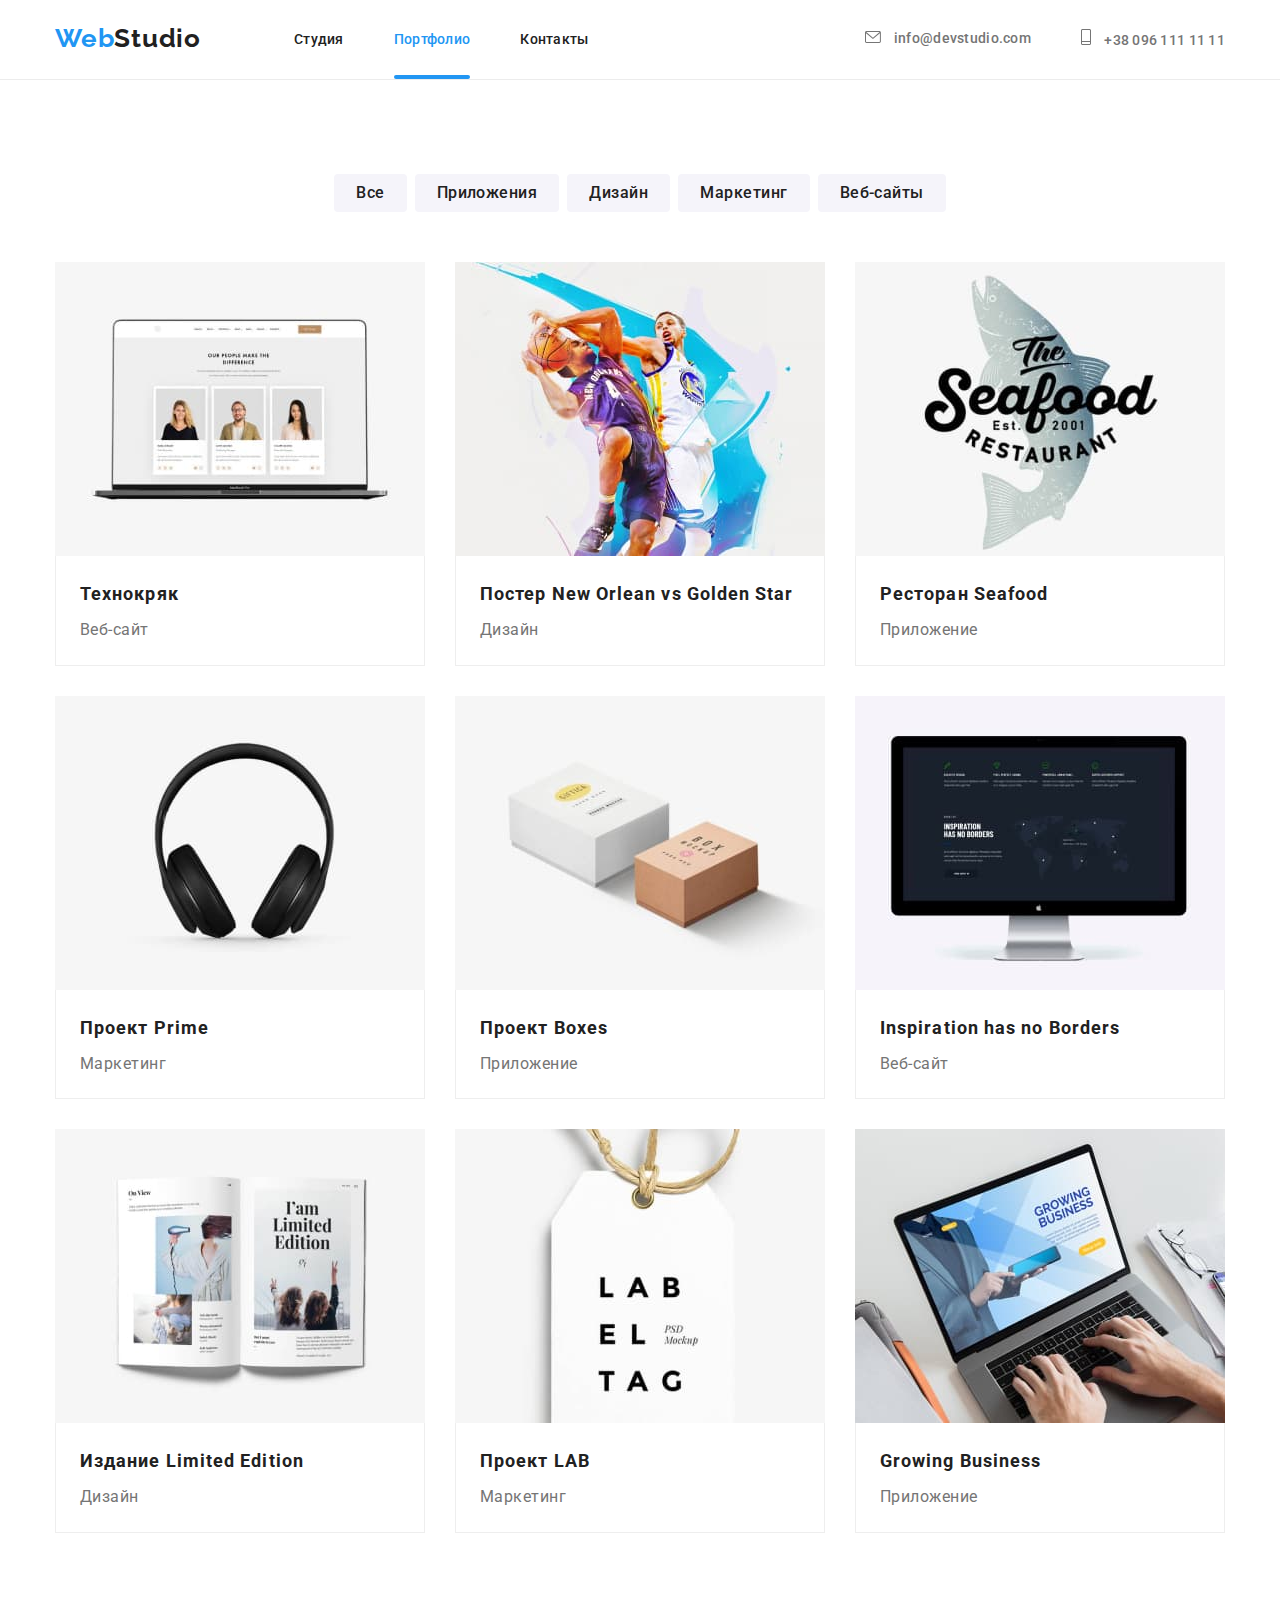
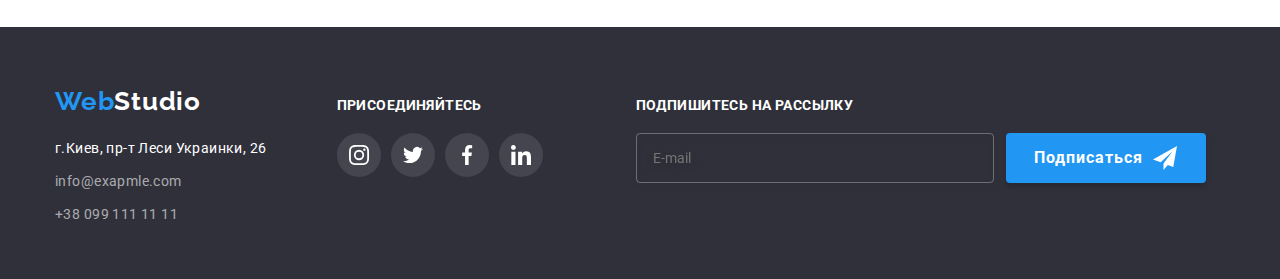
==== commit 978f38d0: "Футер портфолио без label" ====
--- a/portfolio.html
+++ b/portfolio.html
@@ -283,9 +283,8 @@
 
         </div>
 
-        <div class="subscribe">
             <form class="subscribe-form">
-            <label for="email" class="subs-title">Подпишитесь на рассылку</label>
+            <b class="subs-title">Подпишитесь на рассылку</b>
             
             <div class="subs-div">
                 <input class="input-subscribe" type="email" name="E-mail" id="email" placeholder="E-mail">
@@ -296,8 +295,7 @@
                     </svg>
                 </button>
             </div>
-            </form>
-        </div>
+            </form>        
     </div>
 </footer>
     <script src="./js/modal.js"></script>
--- a/css/style.css
+++ b/css/style.css
@@ -993,13 +993,14 @@
 }
 
 .subs-div {
-  margin-top: 20px;
   display: flex;
   flex-wrap: wrap;
   align-items: flex-end;
 }
 
 .subs-title {
+  display: inline-block;
+  margin-bottom: 20px;
   color: var(--white);
   font-weight: 700;
   font-size: 14px;
@@ -1028,7 +1029,7 @@
   align-items: center;
   justify-content: center;
   min-width: 200px;
-  /* height: 50px; */
+  height: 50px;
   padding-top: 10px;
   padding-bottom: 10px;
   background-color: var(--blue);
